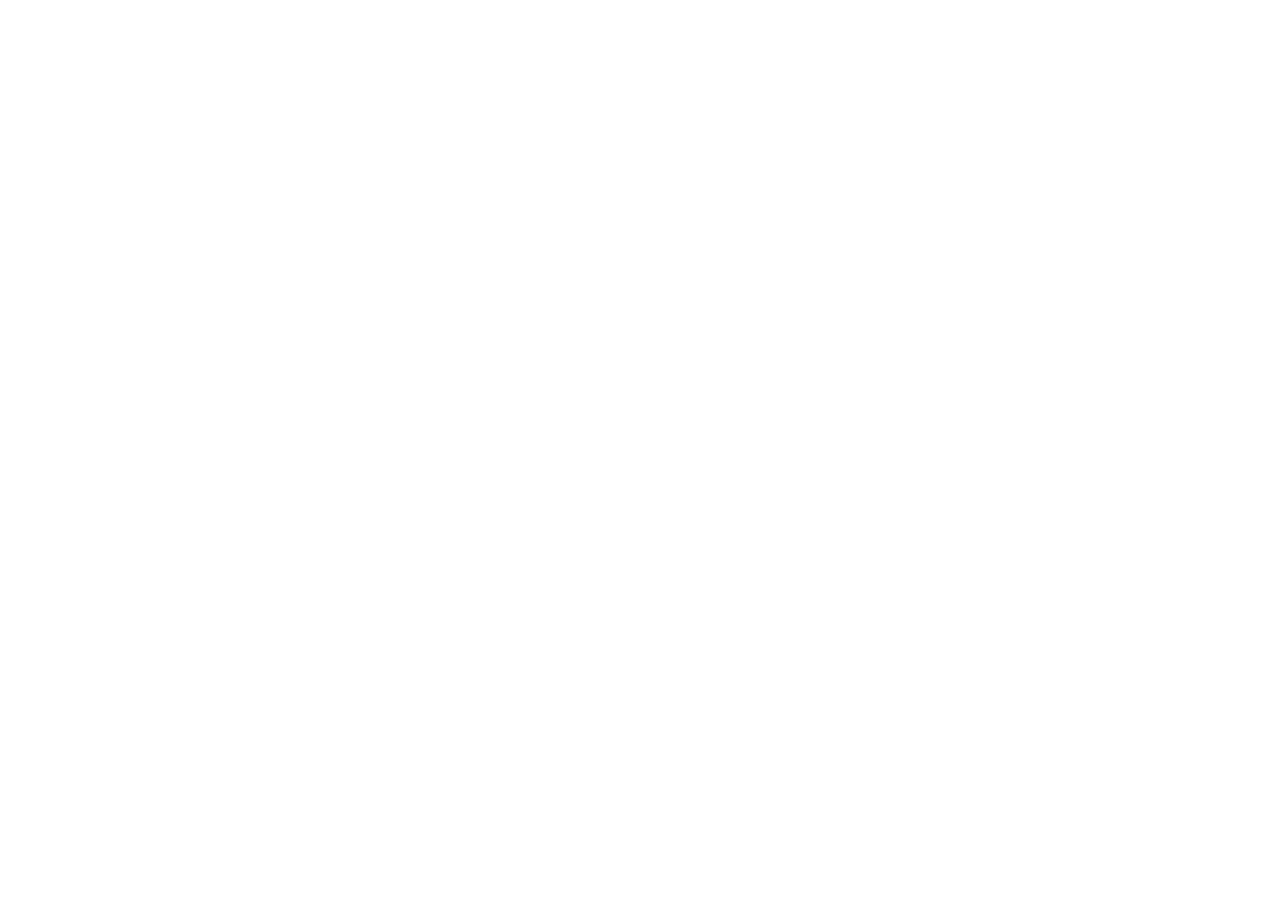
==== mascotas.html @ 5a51db57 "avances" ====
<!DOCTYPE html>
<html lang="en">
<head>
    <meta charset="UTF-8">
    <meta name="viewport" content="width=device-width, initial-scale=1.0">
    <title>Mis mascotas</title>
    <link rel="stylesheet" href="styles/style.css">
</head>
<body>

</body>
</html>
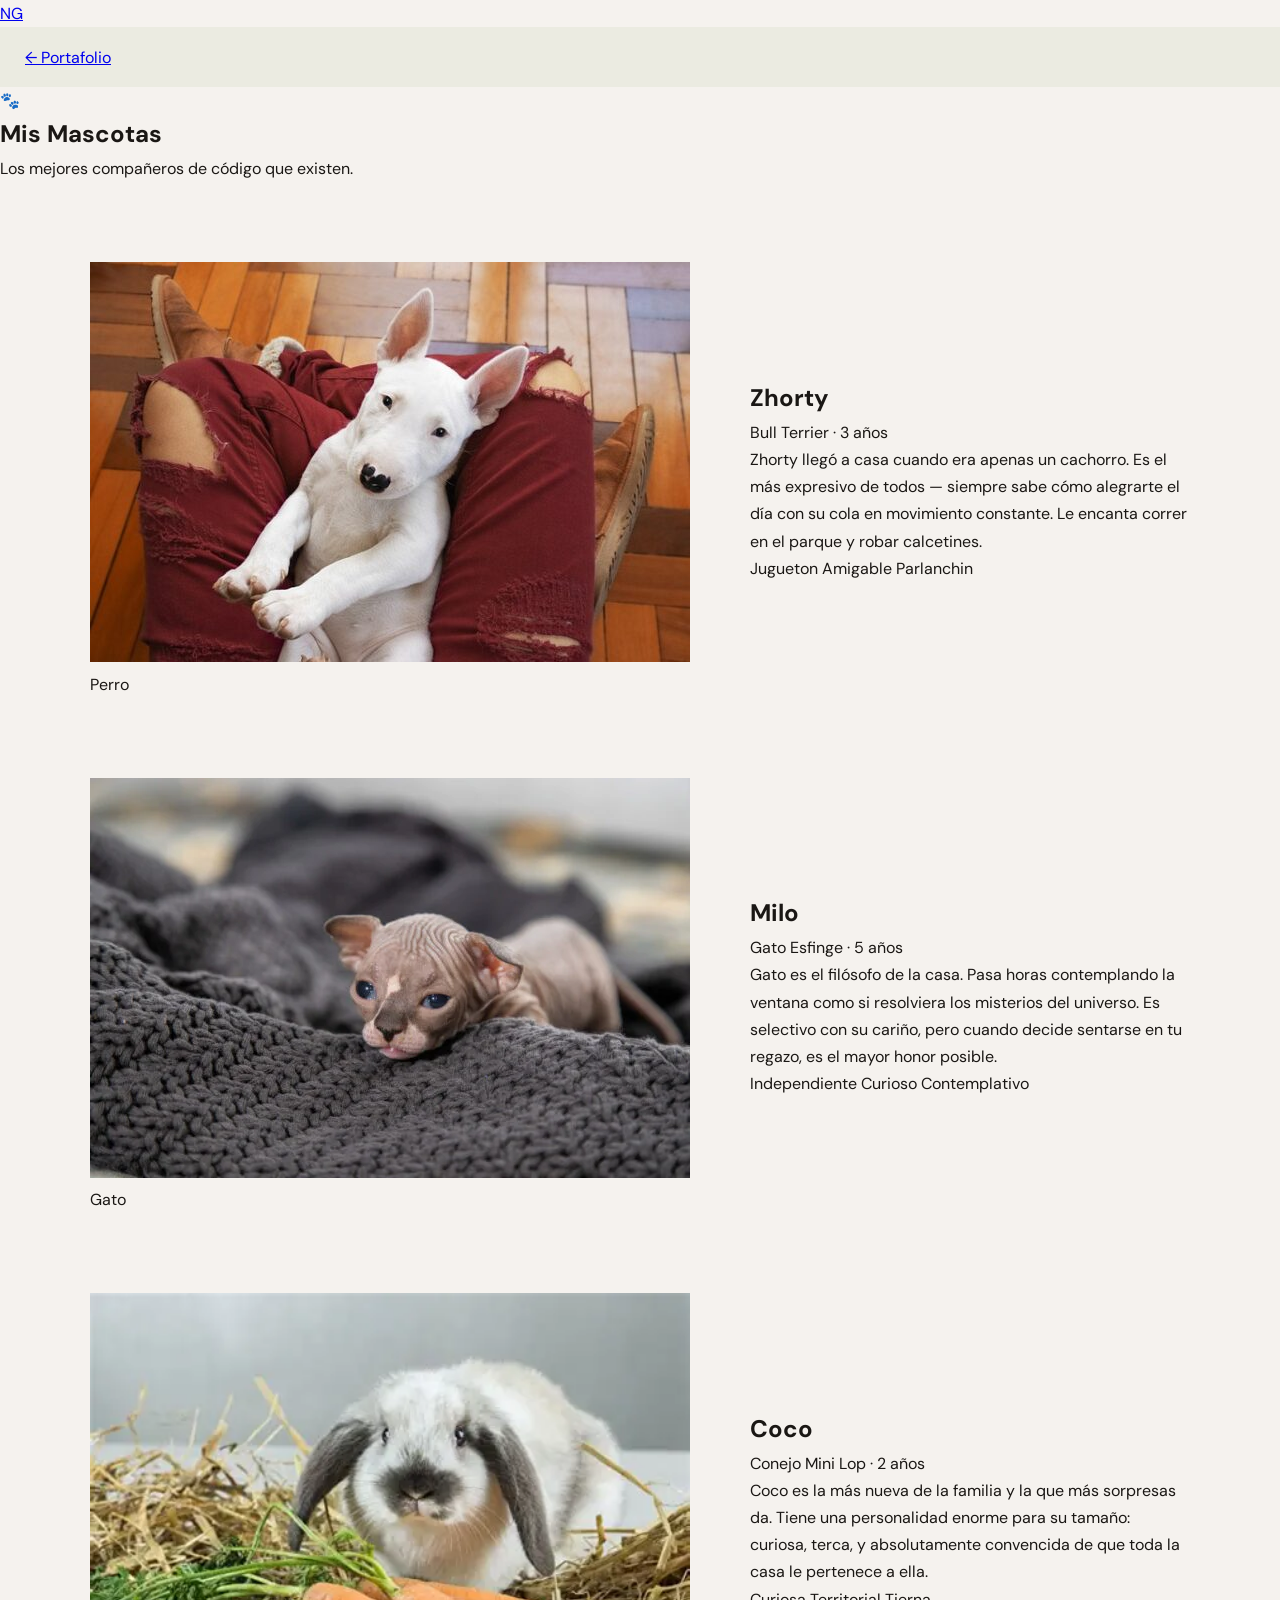
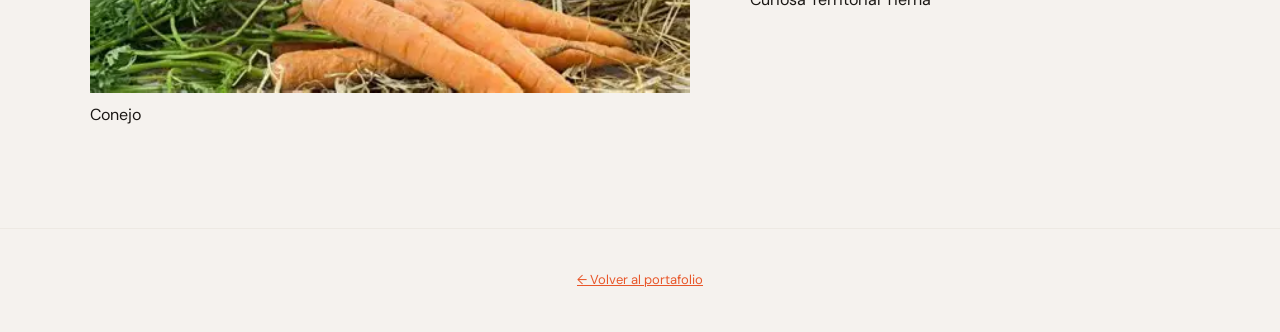
==== commit f0aaf527: "H2 - implementos Co-authored-by: Copilot <copilot@github.com>" ====
--- a/mascotas.html
+++ b/mascotas.html
@@ -1,12 +1,143 @@
-<!DOCTYPE html>
-<html lang="en">
-<head>
-    <meta charset="UTF-8">
-    <meta name="viewport" content="width=device-width, initial-scale=1.0">
-    <title>Mis mascotas</title>
-    <link rel="stylesheet" href="styles/style.css">
-</head>
-<body>
+<!doctype html>
+<html lang="es">
+  <head>
+    <meta charset="UTF-8" />
+    <meta
+      name="viewport"
+      content="width=device-width, initial-scale=1.0"
+    />
+    <title>Mis Mascotas — Nicolás Guarin</title>
+    <link
+      rel="stylesheet"
+      href="styles/style.css"
+    />
+    <link
+      rel="preconnect"
+      href="https://fonts.googleapis.com"
+    />
+    <link
+      href="https://fonts.googleapis.com/css2?family=Syne:wght@400;700;800&family=DM+Sans:ital,wght@0,300;0,400;1,300&display=swap"
+      rel="stylesheet"
+    />
+  </head>
+  <body class="pagina-mascotas">
+    <!-- ===== HEADER ===== -->
+    <header class="encabezado">
+      <div class="encabezado__inner">
+        <div class="encabezado__logo"><a href="index.html">NG</a></div>
+        <nav class="navegacion">
+          <a href="index.html">← Portafolio</a>
+        </nav>
+      </div>
+    </header>
 
-</body>
-</html>+    <!-- hero mascotas -->
+    <section class="mascotas__hero">
+      <span
+        class="mascotas__emoji"
+        aria-hidden="true"
+        >🐾</span
+      >
+      <h1>Mis Mascotas</h1>
+      <p>Los mejores compañeros de código que existen.</p>
+    </section>
+
+    <main>
+      <!-- galeria -->
+      <section class="galeria">
+        <div class="galeria__contenido">
+          <article class="mascota__tarjeta">
+            <div class="mascota__imagen-wrapper">
+              <img
+                src="images/doogy.jpg"
+                alt="Zhorty, un bull terrier muy fachero."
+                class="mascota__imagen1"
+                loading="lazy"
+              />
+              <span class="mascota__tipo">Perro</span>
+            </div>
+            <div class="mascota__info">
+              <h2>Zhorty</h2>
+              <p class="mascota__raza">Bull Terrier · 3 años</p>
+              <p>
+                Zhorty llegó a casa cuando era apenas un cachorro. Es el más
+                expresivo de todos — siempre sabe cómo alegrarte el día con su
+                cola en movimiento constante. Le encanta correr en el parque y
+                robar calcetines.
+              </p>
+              <div class="mascota__tags">
+                <span>Jugueton</span>
+                <span>Amigable</span>
+                <span>Parlanchin</span>
+              </div>
+            </div>
+          </article>
+
+          <article class="mascota__tarjeta mascota__tarjeta--invertida">
+            <div class="mascota__imagen-wrapper">
+              <img
+                src="images/gato.webp"
+                class="mascota__imagen"
+                loading="lazy"
+              />
+              <span class="mascota__tipo">Gato</span>
+            </div>
+            <div class="mascota__info">
+              <h2>Milo</h2>
+              <p class="mascota__raza">Gato Esfinge · 5 años</p>
+              <p>
+                Gato es el filósofo de la casa. Pasa horas contemplando la
+                ventana como si resolviera los misterios del universo. Es
+                selectivo con su cariño, pero cuando decide sentarse en tu
+                regazo, es el mayor honor posible.
+              </p>
+              <div class="mascota__tags">
+                <span>Independiente</span>
+                <span>Curioso</span>
+                <span>Contemplativo</span>
+              </div>
+            </div>
+          </article>
+
+          <article class="mascota__tarjeta">
+            <div class="mascota__imagen-wrapper">
+              <img
+                src="images/rabbit.webp"
+                alt="Coco, un conejo blanco con manchas grises comiendo hierba"
+                class="mascota__imagen"
+                loading="lazy"
+              />
+              <span class="mascota__tipo">Conejo</span>
+            </div>
+            <div class="mascota__info">
+              <h2>Coco</h2>
+              <p class="mascota__raza">Conejo Mini Lop · 2 años</p>
+              <p>
+                Coco es la más nueva de la familia y la que más sorpresas da.
+                Tiene una personalidad enorme para su tamaño: curiosa, terca, y
+                absolutamente convencida de que toda la casa le pertenece a
+                ella.
+              </p>
+              <div class="mascota__tags">
+                <span>Curiosa</span>
+                <span>Territorial</span>
+                <span>Tierna</span>
+              </div>
+            </div>
+          </article>
+        </div>
+      </section>
+    </main>
+
+    <!-- footer -->
+    <footer class="pie">
+      <p>
+        <a
+          href="index.html"
+          class="pie__volver"
+          >← Volver al portafolio</a
+        >
+      </p>
+    </footer>
+  </body>
+</html>
--- a/styles/style.css
+++ b/styles/style.css
@@ -0,0 +1,270 @@
+*,
+*::before,
+*::after {
+  box-sizing: border-box;
+  margin: 0;
+  padding: 0;
+}
+
+:root {
+  /* Colores */
+  --negro: #0d0d0d;
+  --blanco: #f5f2ee;
+  --acento: #e8572a;
+  --acento2: #f5a623;
+  --gris-claro: #ede9e3;
+  --gris-mid: #a09990;
+  --texto: #1a1714;
+
+  /* Tipografía */
+  --fuente-titulo: "Syne", sans-serif;
+  --fuente-cuerpo: "DM Sans", sans-serif;
+
+  /* Espaciado */
+  --max-ancho: 1100px;
+  --padding-seccion: 100px 24px;
+}
+body {
+  font-family: var(--fuente-cuerpo);
+  font-size: 16px;
+  line-height: 1.7;
+  background-color: var(--blanco);
+  color: var(--texto);
+  overflow-x: hidden;
+}
+ul {
+  list-style: none;
+}
+
+.navegacion {
+  background-color: rgb(235, 235, 225);
+  height: 60px;
+  display: flex;
+  justify-content: space-between;
+  padding: 25px;
+  align-items: center;
+}
+
+.nav-menu {
+  display: flex;
+  gap: 20px;
+}
+
+#hero .tlt-rol {
+  color: rgb(182, 119, 3);
+}
+
+.tlt-name-2 {
+  color: rgb(182, 119, 3);
+}
+
+#hero {
+  min-height: 100vh;
+  padding: 10px 40px 80px;
+  display: flex;
+  flex-direction: column;
+  justify-content: center;
+  position: relative;
+  overflow: hidden;
+}
+
+.tlt-rol {
+  font-size: 13px;
+  letter-spacing: 0.15em;
+  text-transform: uppercase;
+  font-weight: 400;
+  margin-bottom: 24px;
+}
+
+.tlt-name {
+  font-family: var(--fuente-titulo);
+  font-size: clamp(72px, 12vw, 140px);
+  font-weight: 800;
+  line-height: 0.9;
+  letter-spacing: -3px;
+  color: var(--negro);
+  margin-bottom: 32px;
+}
+.tlt-name span {
+  color: orangered;
+  display: block;
+}
+
+.btn-hero {
+  display: flex;
+  margin-top: 50px;
+  padding: 16px 36px;
+  background-color: black;
+  color: aliceblue;
+  border-radius: 5px;
+  cursor: pointer;
+  font-size: 20px;
+  align-self: flex-start;
+  /*  importante para que se adapate el bgc a el btn */
+}
+
+#sobre_mi {
+  background-color: #ede9e3;
+}
+
+.sobre-mi__grid {
+  display: grid;
+  grid-template-columns: auto 1fr;
+  gap: 60px;
+  align-items: start;
+}
+
+/* .sobre-mi-container p {
+  margin-bottom: 16px;
+} */
+
+.seccion {
+  padding: var(--padding-seccion);
+}
+
+.seccion--clara {
+  background: var(--gris-claro);
+}
+
+.seccion--oscura {
+  background: var(--negro);
+  color: var(--blanco);
+}
+
+.seccion--acento {
+  background: var(--acento);
+  color: var(--blanco);
+}
+
+.seccion__contenido {
+  max-width: var(--max-ancho);
+  margin: 0 auto;
+  position: relative;
+}
+
+/* ACÁ EMPIEZA SECCION CONTACTOOO */
+.contacto__intro {
+  font-size: 20px;
+  font-weight: 300;
+  margin-bottom: 48px;
+  opacity: 0.85;
+}
+
+.formulario {
+  display: grid;
+  grid-template-columns: 1fr 1fr;
+  gap: 24px;
+  max-width: 700px;
+}
+
+.formulario__grupo {
+  display: flex;
+  flex-direction: column;
+  gap: 8px;
+}
+
+.formulario__grupo:last-of-type {
+  grid-column: 1 / -1;
+}
+
+.formulario label {
+  font-size: 12px;
+  letter-spacing: 0.1em;
+  text-transform: uppercase;
+  opacity: 0.65;
+  font-weight: 400;
+}
+
+.formulario input,
+.formulario textarea {
+  padding: 14px 18px;
+  background: rgba(255, 255, 255, 0.12);
+  border: 1px solid rgba(255, 255, 255, 0.2);
+  border-radius: 6px;
+  color: var(--blanco);
+  font-family: var(--fuente-cuerpo);
+  font-size: 15px;
+  transition:
+    border-color 0.2s,
+    background 0.2s;
+  resize: vertical;
+}
+
+.formulario input::placeholder,
+.formulario textarea::placeholder {
+  color: rgba(255, 255, 255, 0.35);
+}
+
+.formulario input:focus,
+.formulario textarea:focus {
+  outline: none;
+  border-color: rgba(255, 255, 255, 0.6);
+  background: rgba(255, 255, 255, 0.18);
+}
+
+.btn-enviar {
+  grid-column: 1 / -1;
+  padding: 16px 40px;
+  background: var(--blanco);
+  color: var(--acento);
+  border: none;
+  border-radius: 6px;
+  font-family: var(--fuente-titulo);
+  font-size: 16px;
+  font-weight: 700;
+  cursor: pointer;
+  transition:
+    background 0.2s,
+    transform 0.15s;
+  align-self: start;
+  width: fit-content;
+}
+
+.btn-enviar:hover {
+  background: var(--negro);
+  color: var(--blanco);
+  transform: translateY(-2px);
+}
+
+/* ── FOOTER ── */
+.pie {
+  padding: 40px 40px;
+  text-align: center;
+  font-size: 13px;
+  color: var(--gris-mid);
+  border-top: 1px solid var(--gris-claro);
+}
+
+.pie a {
+  color: var(--acento);
+  font-weight: 400;
+  transition: opacity 0.2s;
+}
+
+.pie a:hover {
+  opacity: 0.7;
+}
+
+/* ::::::::::::::::ACÁ EMPEIZA MASCOTAS:::::::::::::::: */
+.mascota__imagen {
+  width: 600px;
+}
+
+.galeria {
+  padding: 80px 40px 100px;
+}
+
+.galeria__contenido {
+  max-width: var(--max-ancho);
+  margin: 0 auto;
+  display: flex;
+  flex-direction: column;
+  gap: 80px;
+}
+
+.mascota__tarjeta {
+  display: grid;
+  grid-template-columns: 1fr 1fr;
+  gap: 60px;
+  align-items: center;
+}
